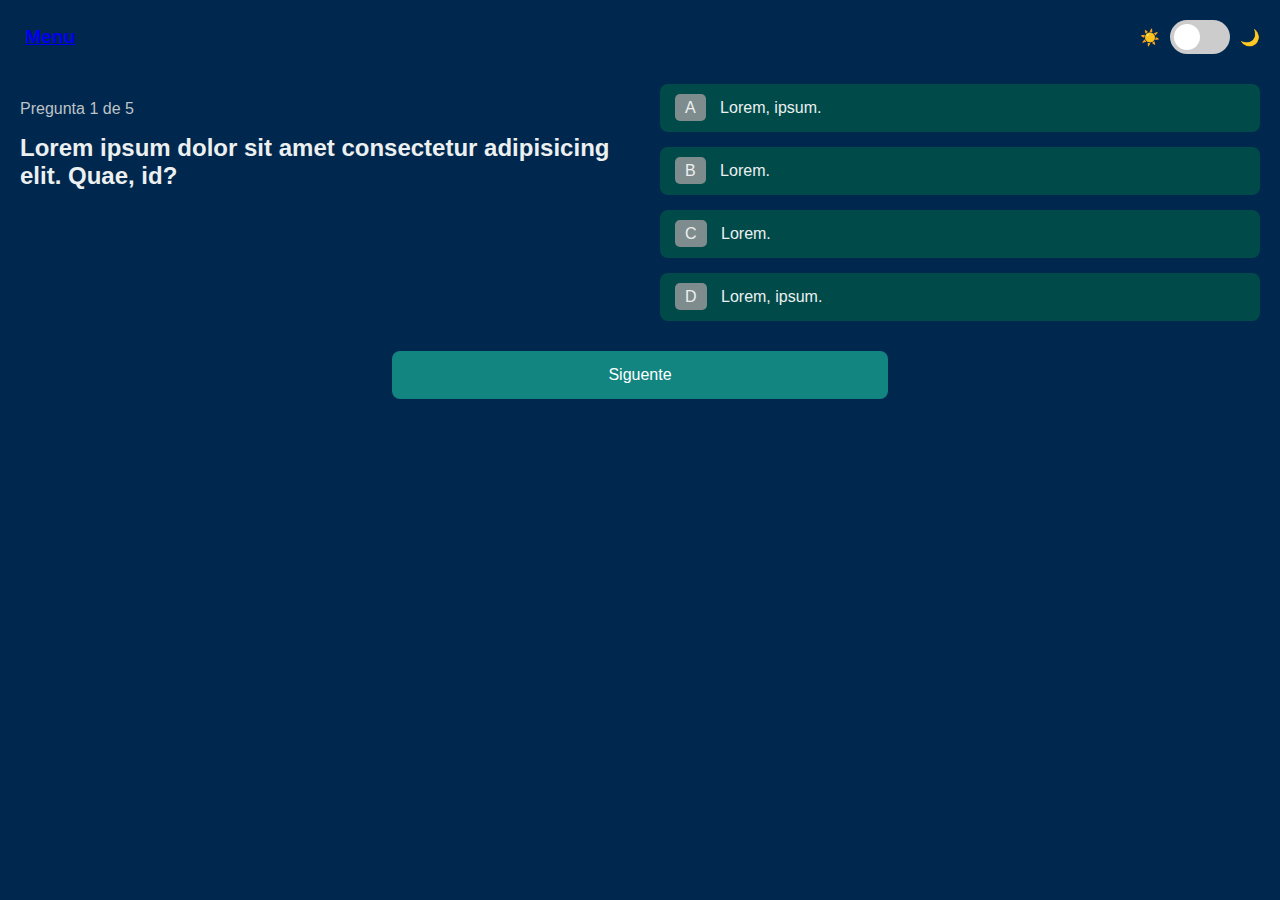
==== page1.html @ 7ae977e5 "Página de preguntas 1.1" ====
<!DOCTYPE html>
<html lang="en">
<head>
    <meta charset="UTF-8">
    <meta name="viewport" content="width=device-width, initial-scale=1.0">
    <title>Pregunta 1</title>
    <link rel="stylesheet" href="style.css">
</head>
<body>
    <div class="quiz-container">
        <!-- modo oscuro y claro -->
        <header>
            <div class="logo">
                <img src="#" alt="">
                <a href="index.html">Menu</a>
            </div>
            <div class="theme-toggle">
                <span class="light">☀️</span>
                <label class="switch">
                    <input type="checkbox">
                    <span class="slider round"></span>
                </label>
                <span class="dark">🌙</span>
            </div>
        </header>
        <!-- Comienza quizz-->
        <main>
            <div class="quiz-content">
                <div class="question-section">
                    <p class="question-number">Pregunta 1 de 5</p>
                    <h1>Lorem ipsum dolor sit amet consectetur adipisicing elit. Quae, id?</h1>
                </div>
                
                <div class="options-section">
                    <div class="options">
                        <button class="option">
                            <span class="option-letter">A</span>
                            Lorem, ipsum.
                        </button>
                        <button class="option">
                            <span class="option-letter">B</span>
                            Lorem.
                        </button>
                        <button class="option">
                            <span class="option-letter">C</span>
                            Lorem.
                        </button>
                        <button class="option">
                            <span class="option-letter">D</span>
                            Lorem, ipsum.
                        </button>
                    </div>
                </div>
            </div>
            <div class="siguente-btn-container">
                <button class="siguente-btn">Siguente</button>
            </div>
            
        </main>
    </div>
</body>
</html>
---- style.css ----
body {
    font-family: Arial, sans-serif;
    background-color: #00274D;
    color: #ecf0f1;
    margin: 0;
    padding: 20px;
}

.quiz-container {
    margin: 0 auto;
}

header {
    display: flex;
    justify-content: space-between;
    align-items: center;
    margin-bottom: 30px;
}

.logo {
    font-size: 1.2em;
    font-weight: bold;
}

.icon {
    background-color: #9b59b6;
    padding: 5px;
    border-radius: 8px;
    margin-right: 10px;
}

.theme-toggle {
    display: flex;
    align-items: center;
}

.switch {
    position: relative;
    display: inline-block;
    width: 60px;
    height: 34px;
    margin: 0 10px;
}

.switch input {
    opacity: 0;
    width: 0;
    height: 0;
}

.slider {
    position: absolute;
    cursor: pointer;
    top: 0;
    left: 0;
    right: 0;
    bottom: 0;
    background-color: #ccc;
    transition: .4s;
    border-radius: 34px;
}

.slider:before {
    position: absolute;
    content: "";
    height: 26px;
    width: 26px;
    left: 4px;
    bottom: 4px;
    background-color: white;
    transition: .4s;
    border-radius: 50%;
}


.quiz-content {
    display: flex;
    justify-content: space-between;
    gap: 40px;
    margin-bottom: 30px;
}

.question-section {
    flex: 1;
}

.options-section {
    flex: 1;
}

.question-number {
    color: #bdc3c7;
    margin-bottom: 10px;
}

h1 {
    font-size: 1.5em;
    margin-bottom: 30px;
}

.options {
    display: grid;
    gap: 15px;
}

.option {
    background-color: #004B49;
    border: none;
    padding: 15px;
    border-radius: 8px;
    text-align: left;
    font-size: 1em;
    color: #ecf0f1;
    cursor: pointer;
    transition: background-color 0.3s;
}

.option:hover {
    background-color: #00635e;
}

.option-letter {
    background-color: #7f8c8d;
    padding: 5px 10px;
    border-radius: 5px;
    margin-right: 10px;
}

.siguente-btn-container {
    display: flex;
    justify-content: center;
    width: 100%;
    margin-top: 30px;
}

.siguente-btn {
    background-color: #138581;
    color: white;
    border: none;
    padding: 15px;
    width: 40%;
    border-radius: 8px;
    font-size: 1em;
    cursor: pointer;
    transition: background-color 0.3s;
    justify-content: center;
}

.siguente-btn:hover {
    background-color: #004B49;
}
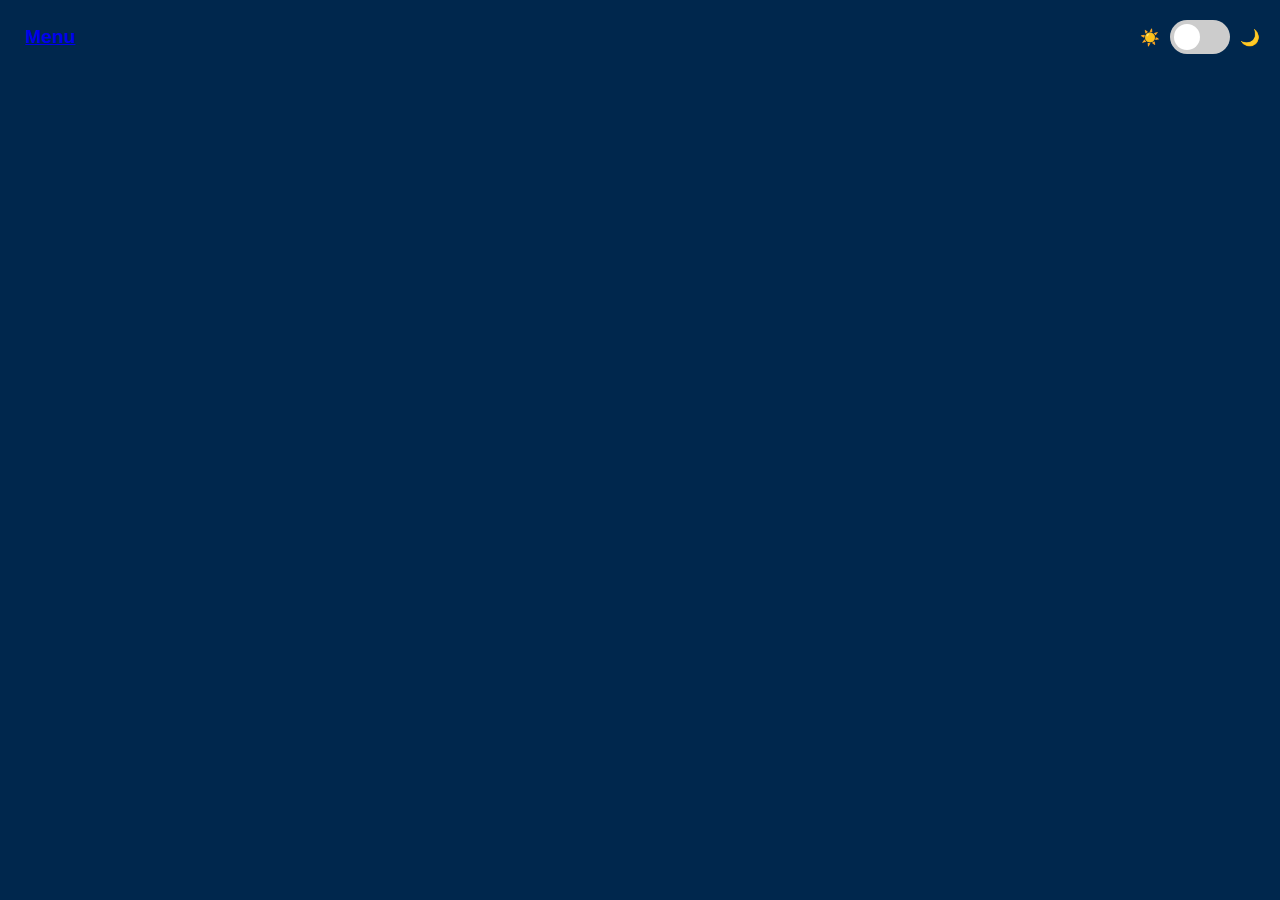
==== commit 2827eca5: "iterar preguntas" ====
--- a/page1.html
+++ b/page1.html
@@ -25,38 +25,9 @@
         </header>
         <!-- Comienza quizz-->
         <main>
-            <div class="quiz-content">
-                <div class="question-section">
-                    <p class="question-number">Pregunta 1 de 5</p>
-                    <h1>Lorem ipsum dolor sit amet consectetur adipisicing elit. Quae, id?</h1>
-                </div>
-                
-                <div class="options-section">
-                    <div class="options">
-                        <button class="option">
-                            <span class="option-letter">A</span>
-                            Lorem, ipsum.
-                        </button>
-                        <button class="option">
-                            <span class="option-letter">B</span>
-                            Lorem.
-                        </button>
-                        <button class="option">
-                            <span class="option-letter">C</span>
-                            Lorem.
-                        </button>
-                        <button class="option">
-                            <span class="option-letter">D</span>
-                            Lorem, ipsum.
-                        </button>
-                    </div>
-                </div>
-            </div>
-            <div class="siguente-btn-container">
-                <button class="siguente-btn">Siguente</button>
-            </div>
             
         </main>
+        <script src="./js/javascript.js"></script>
     </div>
 </body>
 </html>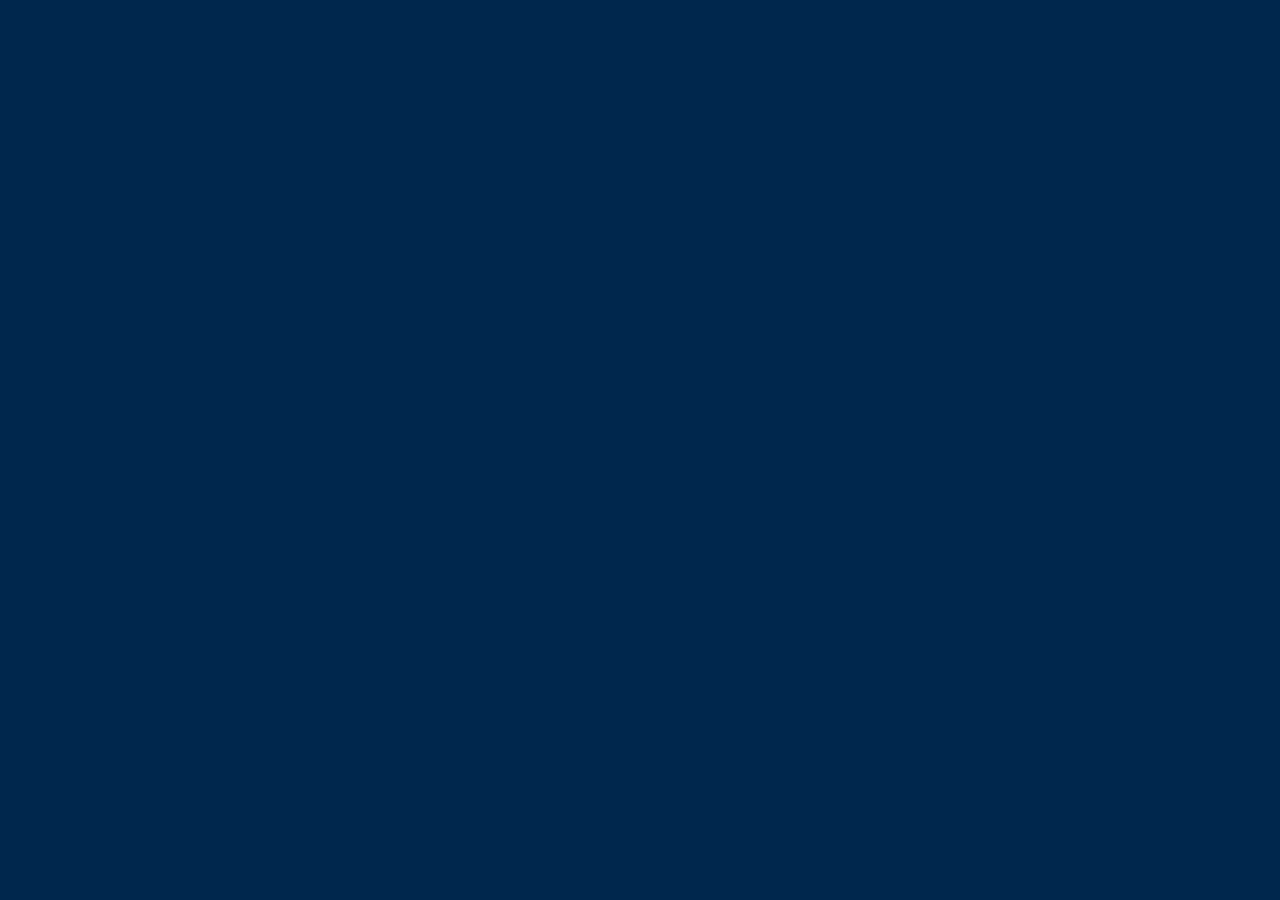
==== commit c2b38f06: "Eliminé modo de HTML" ====
--- a/page1.html
+++ b/page1.html
@@ -1,33 +1,21 @@
 <!DOCTYPE html>
 <html lang="en">
+
 <head>
     <meta charset="UTF-8">
     <meta name="viewport" content="width=device-width, initial-scale=1.0">
     <title>Pregunta 1</title>
     <link rel="stylesheet" href="style.css">
 </head>
+
 <body>
     <div class="quiz-container">
-        <!-- modo oscuro y claro -->
-        <header>
-            <div class="logo">
-                <img src="#" alt="">
-                <a href="index.html">Menu</a>
-            </div>
-            <div class="theme-toggle">
-                <span class="light">☀️</span>
-                <label class="switch">
-                    <input type="checkbox">
-                    <span class="slider round"></span>
-                </label>
-                <span class="dark">🌙</span>
-            </div>
-        </header>
         <!-- Comienza quizz-->
         <main>
-            
+
         </main>
         <script src="./js/javascript.js"></script>
     </div>
 </body>
+
 </html>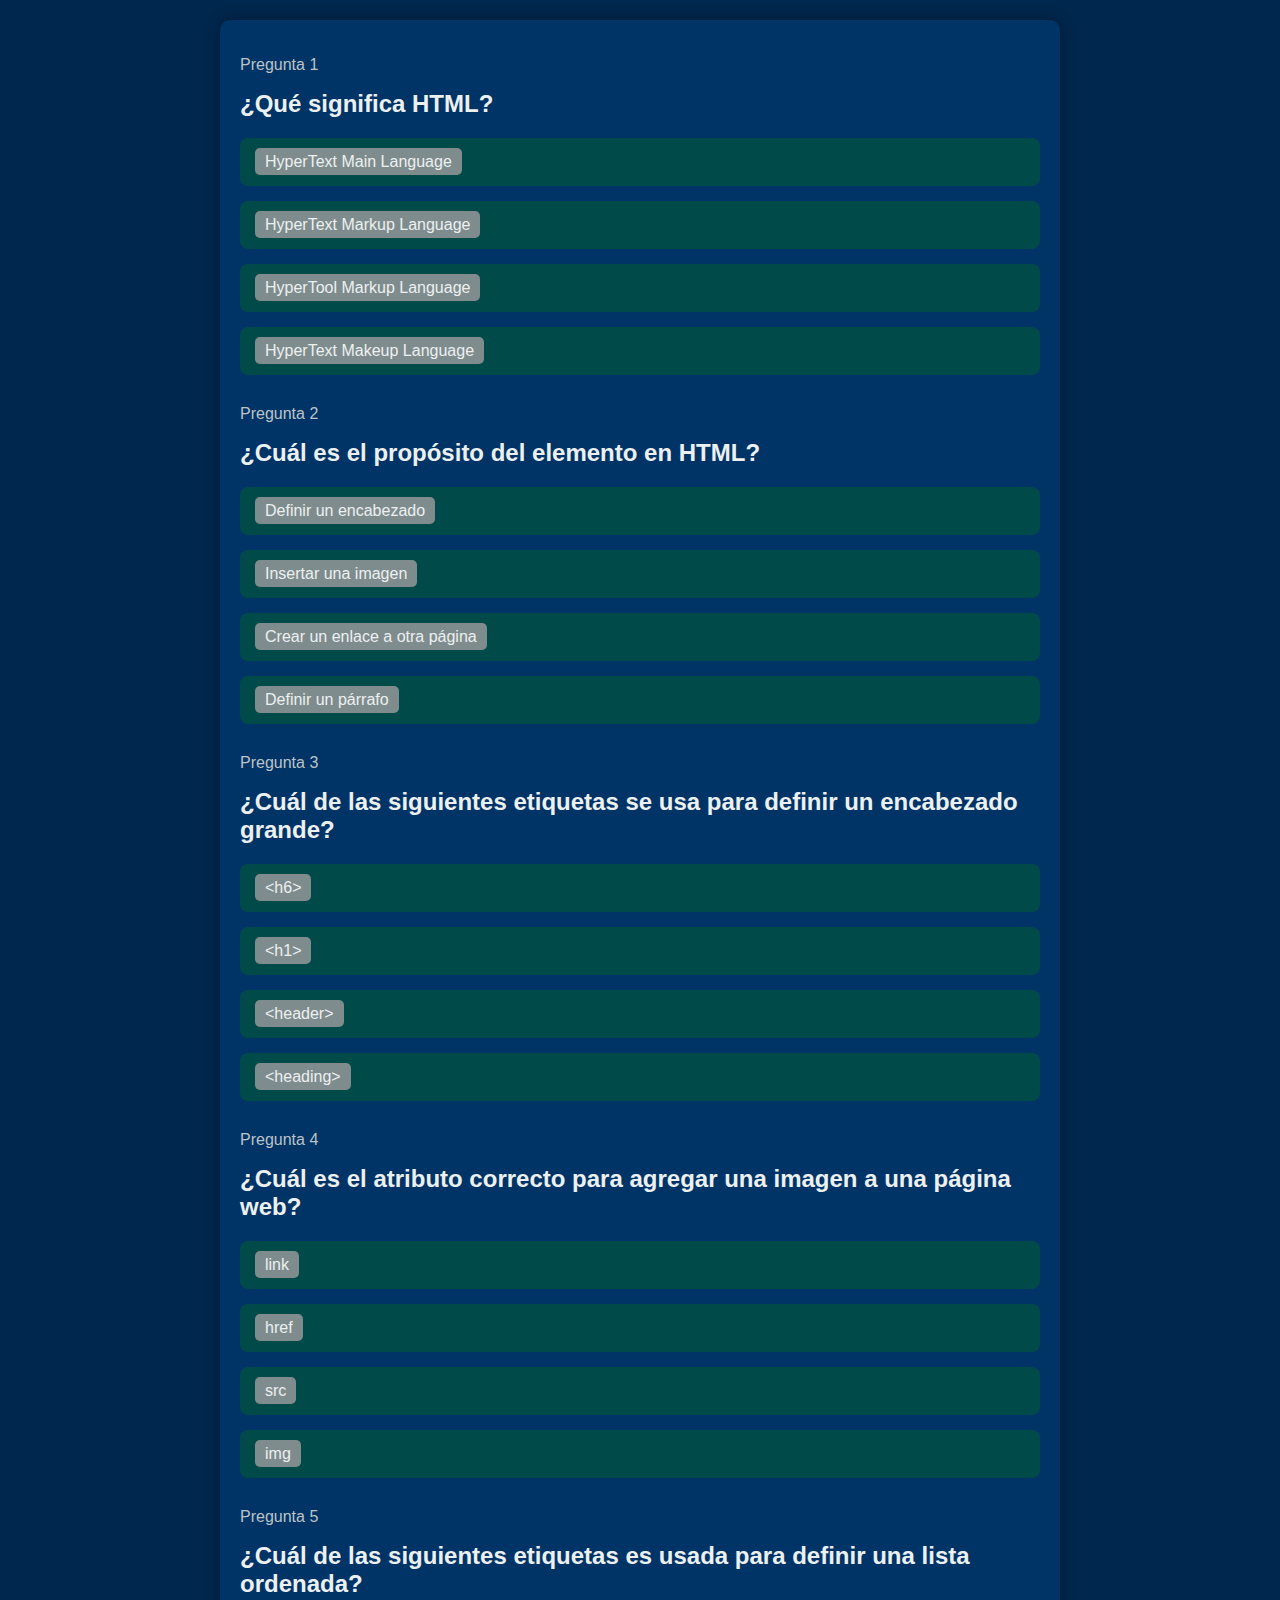
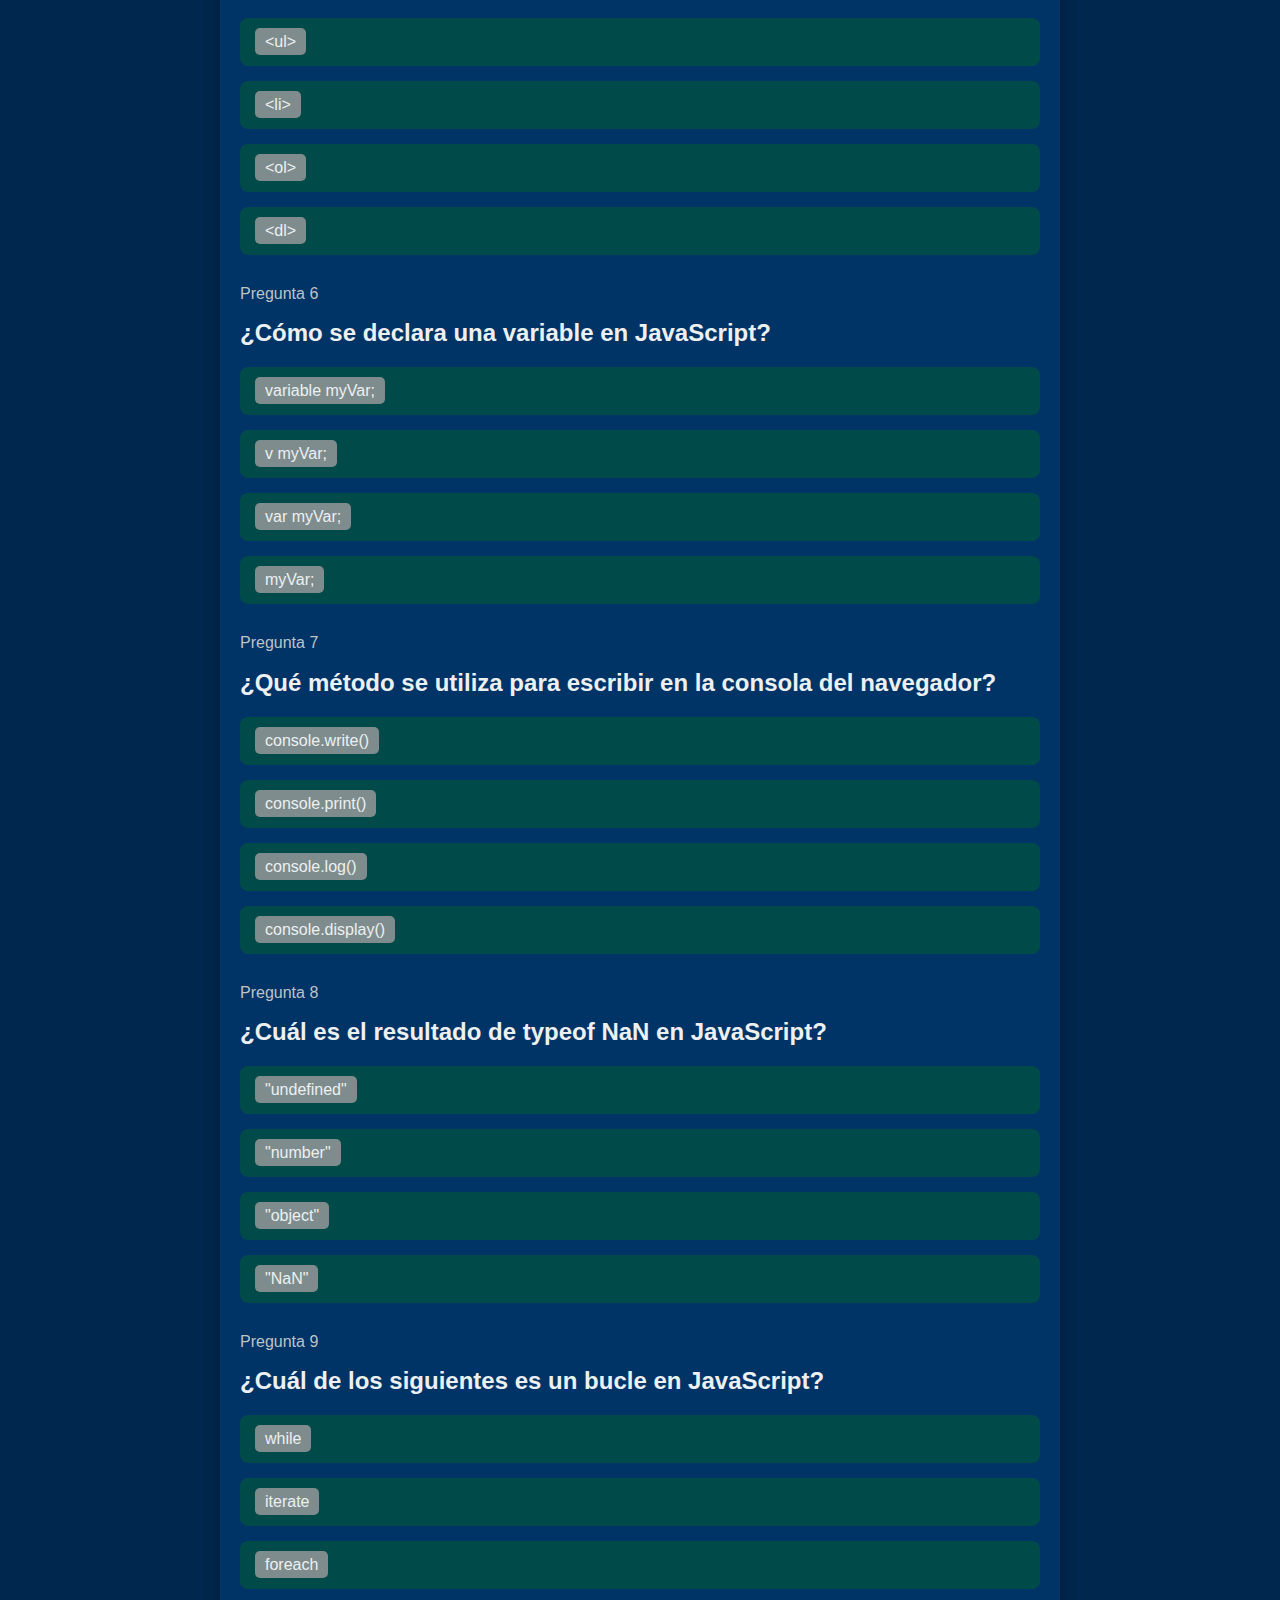
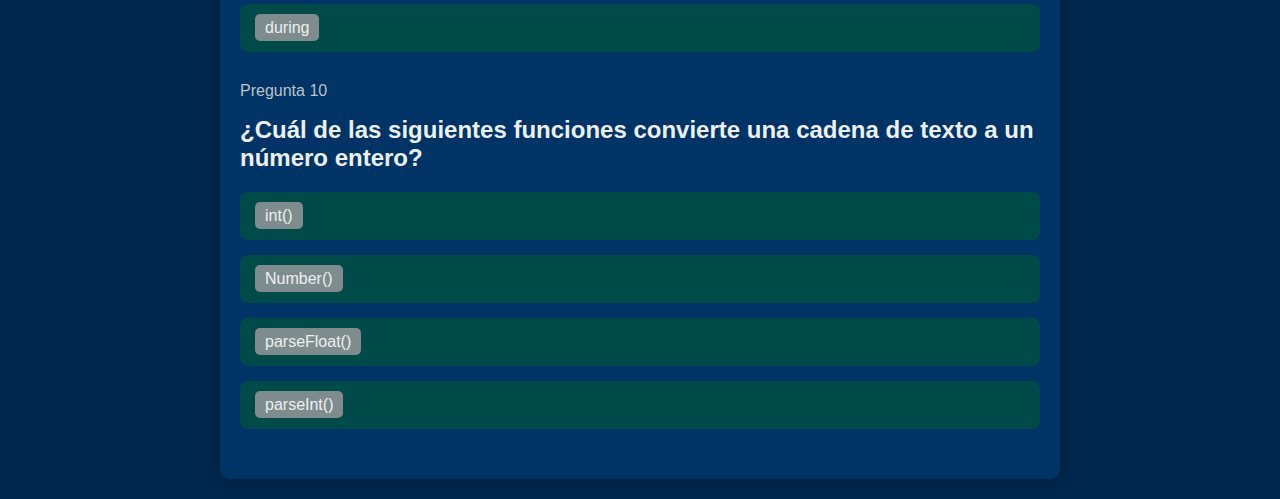
==== commit 236f1e74: "JS,page1,style para iterar preguntas" ====
--- a/page1.html
+++ b/page1.html
@@ -7,12 +7,10 @@
     <title>Pregunta 1</title>
     <link rel="stylesheet" href="style.css">
 </head>
-
 <body>
     <div class="quiz-container">
         <!-- Comienza quizz-->
         <main>
-
         </main>
         <script src="./js/javascript.js"></script>
     </div>
--- a/style.css
+++ b/style.css
@@ -7,7 +7,12 @@
 }
 
 .quiz-container {
+    max-width: 800px;
     margin: 0 auto;
+    padding: 20px;
+    background-color: #003366;
+    border-radius: 10px;
+    box-shadow: 0px 0px 15px rgba(0, 0, 0, 0.3);
 }
 
 header {
@@ -18,8 +23,9 @@
 }
 
 .logo {
-    font-size: 1.2em;
+    font-size: 1.5em;
     font-weight: bold;
+    color: #ecf0f1;
 }
 
 .icon {
@@ -72,20 +78,13 @@
     border-radius: 50%;
 }
 
-
+/* Quiz Content */
 .quiz-content {
-    display: flex;
-    justify-content: space-between;
-    gap: 40px;
     margin-bottom: 30px;
 }
 
 .question-section {
-    flex: 1;
-}
-
-.options-section {
-    flex: 1;
+    margin-bottom: 20px;
 }
 
 .question-number {
@@ -95,7 +94,7 @@
 
 h1 {
     font-size: 1.5em;
-    margin-bottom: 30px;
+    margin-bottom: 20px;
 }
 
 .options {
@@ -112,11 +111,12 @@
     font-size: 1em;
     color: #ecf0f1;
     cursor: pointer;
-    transition: background-color 0.3s;
+    transition: background-color 0.3s, transform 0.3s;
 }
 
 .option:hover {
     background-color: #00635e;
+    transform: scale(1.05);
 }
 
 .option-letter {
@@ -126,14 +126,15 @@
     margin-right: 10px;
 }
 
-.siguente-btn-container {
+/* Botón Siguiente */
+.siguiente-btn-container {
     display: flex;
     justify-content: center;
     width: 100%;
     margin-top: 30px;
 }
 
-.siguente-btn {
+.siguiente-btn {
     background-color: #138581;
     color: white;
     border: none;
@@ -142,10 +143,10 @@
     border-radius: 8px;
     font-size: 1em;
     cursor: pointer;
-    transition: background-color 0.3s;
-    justify-content: center;
+    transition: background-color 0.3s, transform 0.3s;
 }
 
-.siguente-btn:hover {
+.siguiente-btn:hover {
     background-color: #004B49;
-}+    transform: scale(1.05);
+}
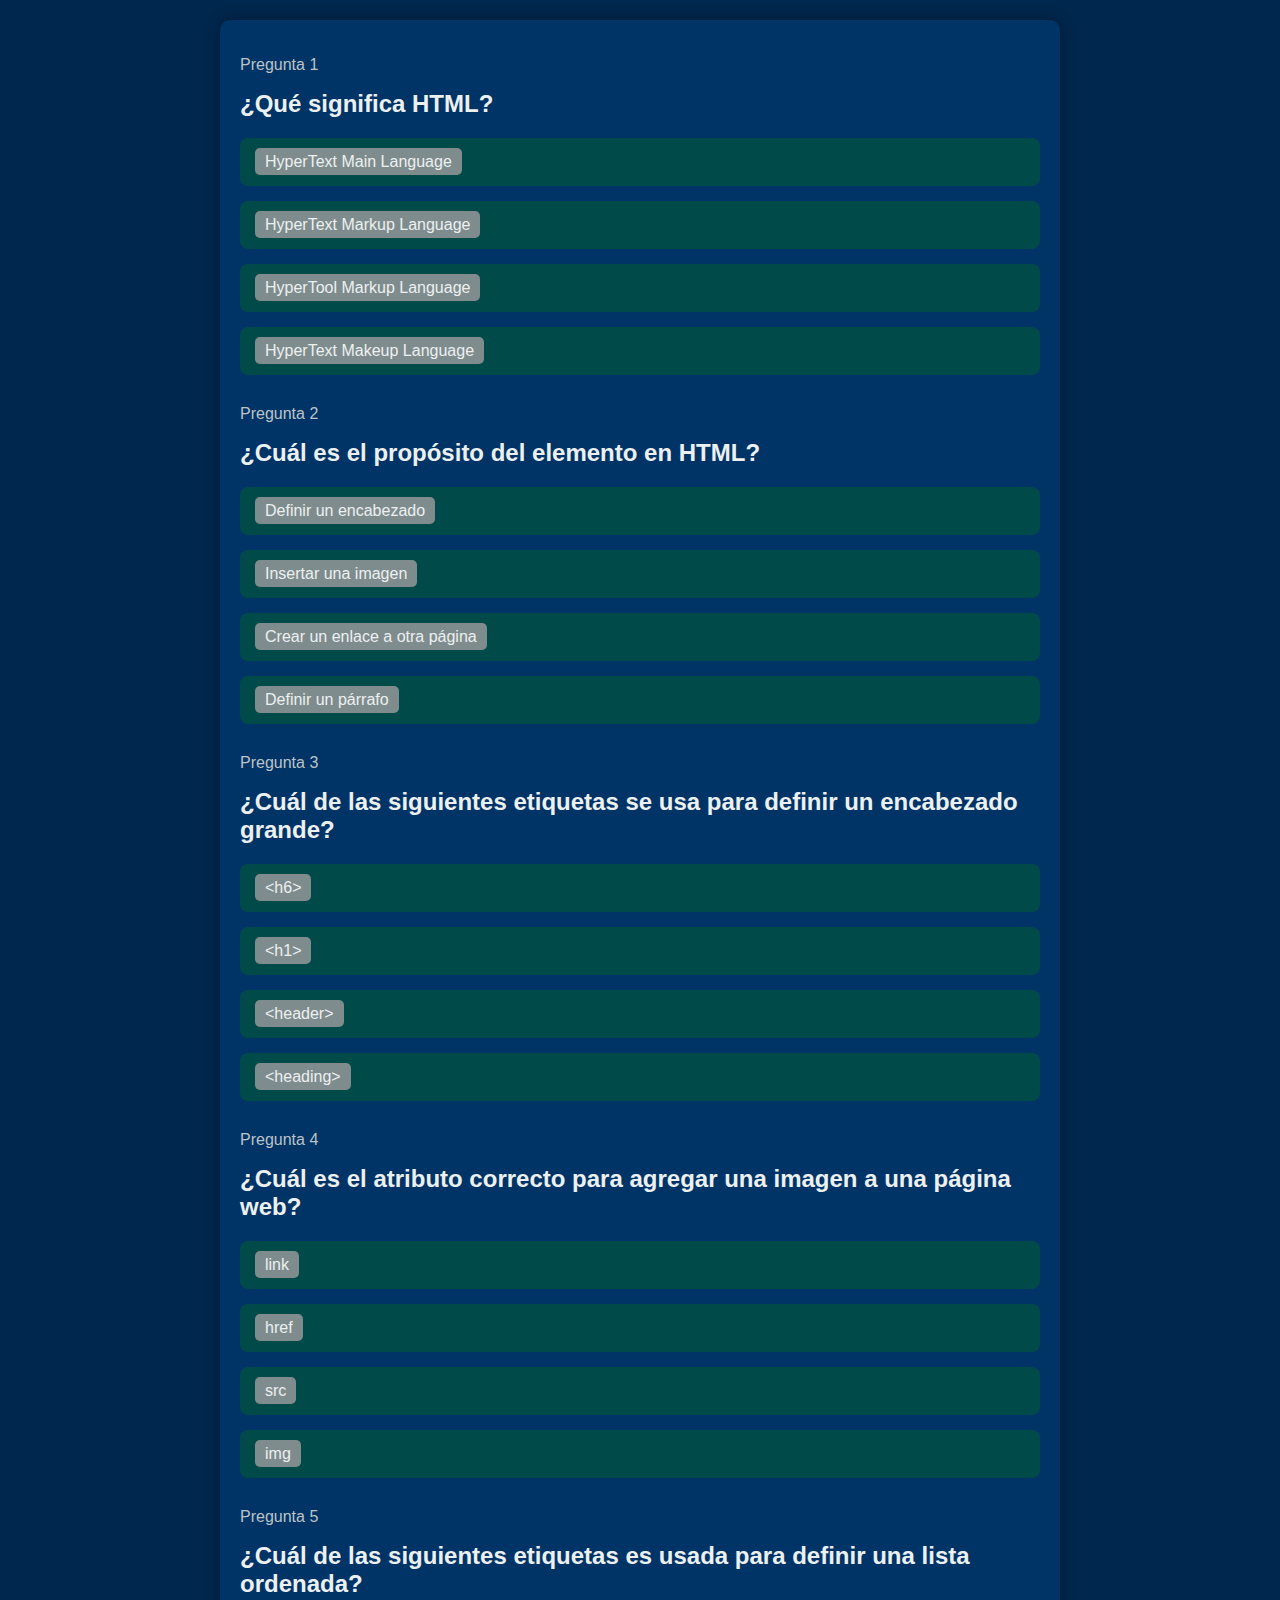
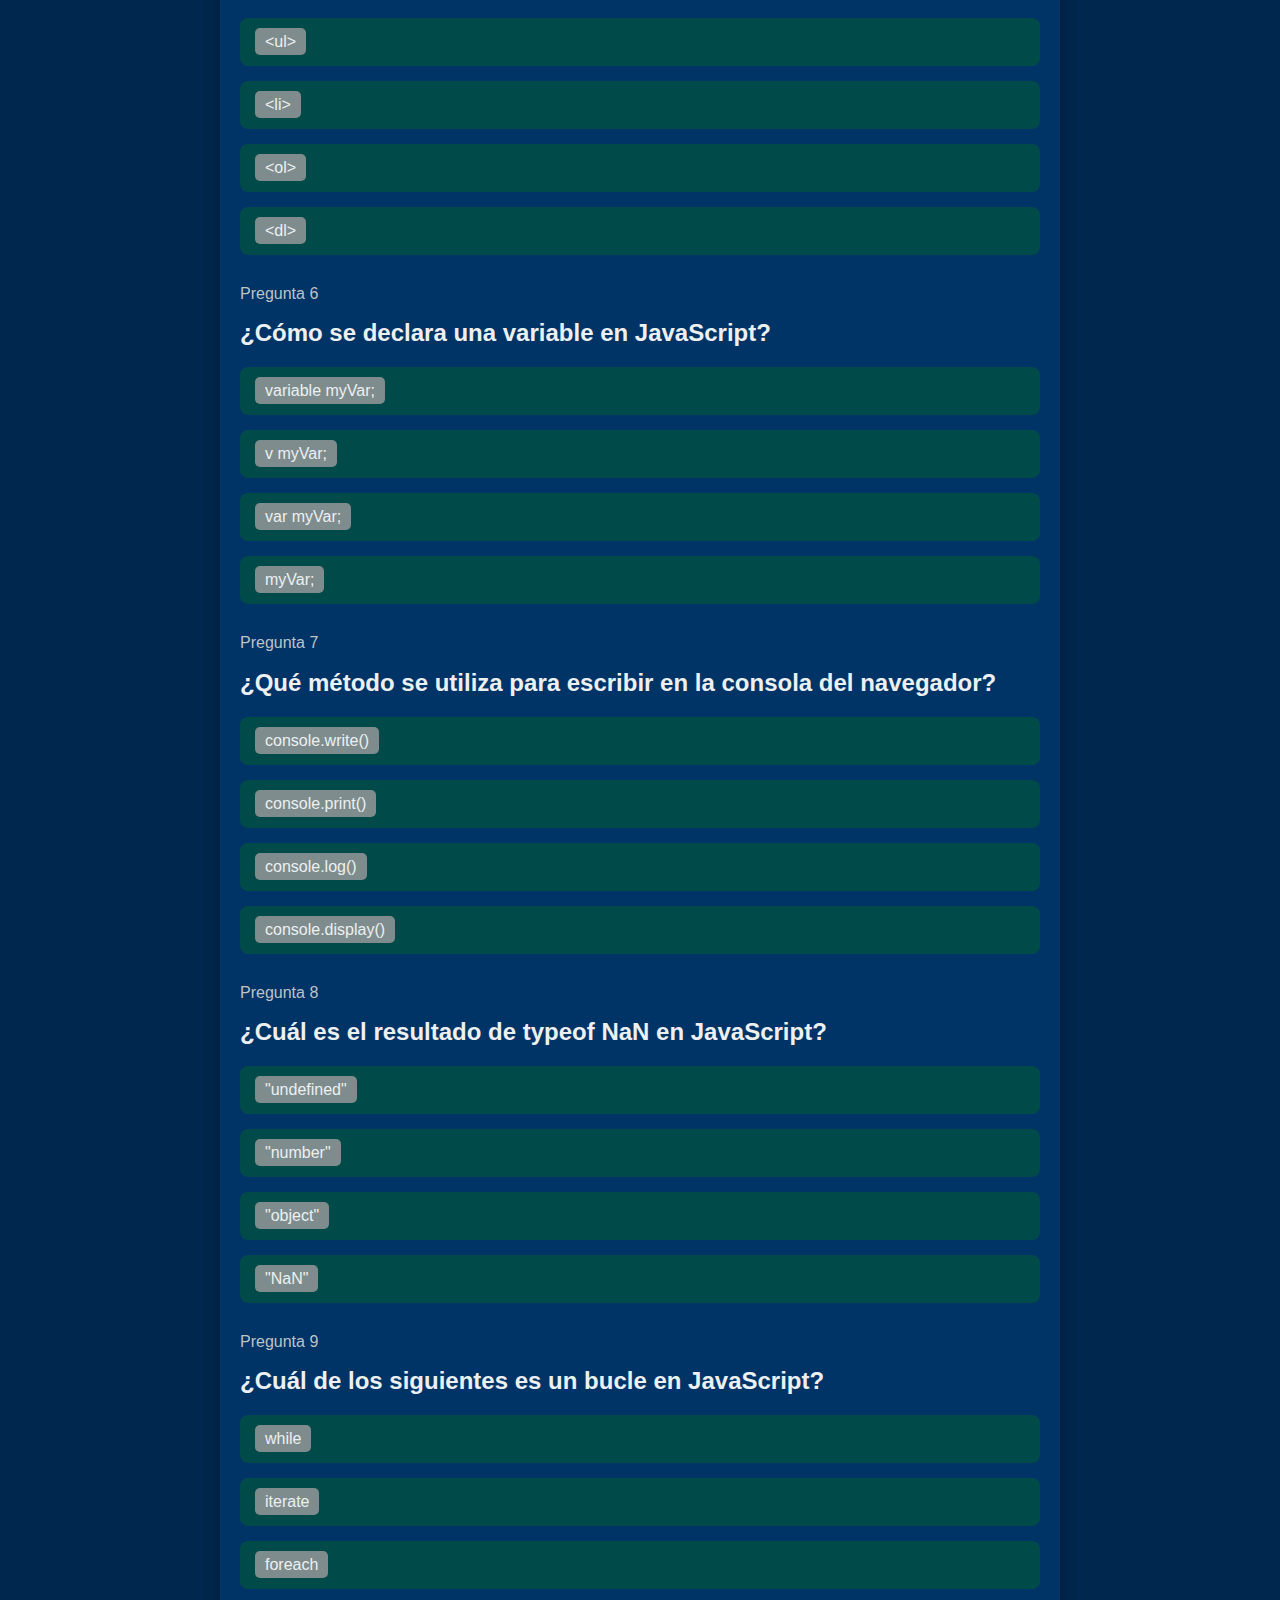
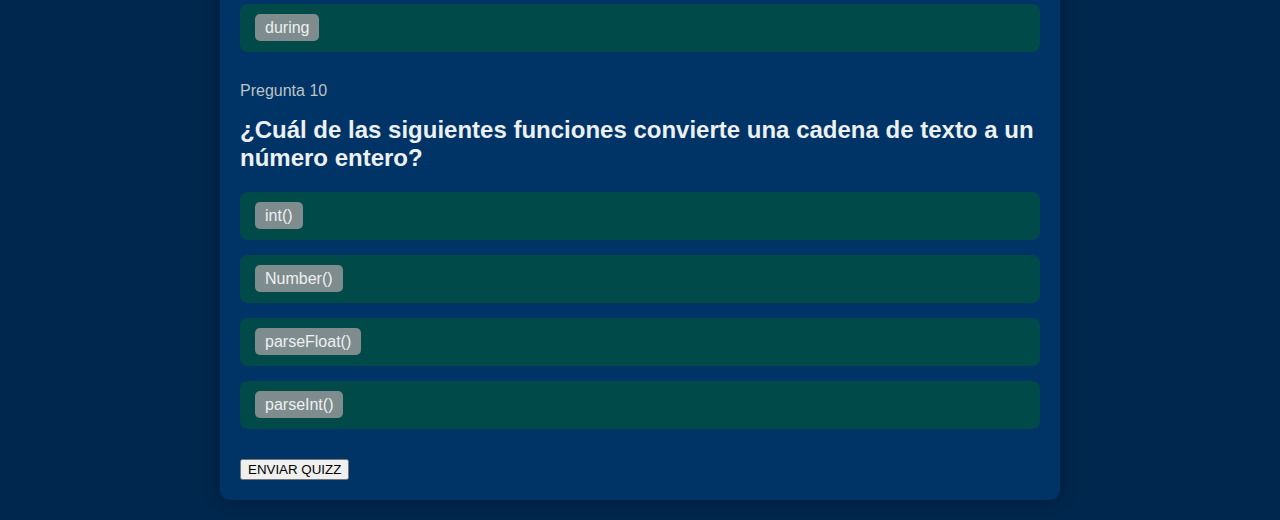
==== commit 31d2ce43: "agregando seccion de resultados" ====
--- a/page1.html
+++ b/page1.html
@@ -4,16 +4,25 @@
 <head>
     <meta charset="UTF-8">
     <meta name="viewport" content="width=device-width, initial-scale=1.0">
-    <title>Pregunta 1</title>
+    <title>Quiz</title>
     <link rel="stylesheet" href="style.css">
 </head>
+
 <body>
     <div class="quiz-container">
         <!-- Comienza quizz-->
-        <main>
-        </main>
-        <script src="./js/javascript.js"></script>
+        <main></main>
+        <!-- chicos les agregue esta parte acá(este div) para que muestre los resultados al finalizar -->
+        <div id="resultados" style="display: none;">
+            <p id="Puntos"></p>
+            <p id="info"></p>
+            <button id="reiniciar-test">REINICIAR QUIZZ</button> <!--Este boton de acá es el que aparecera al final, es decir cuándo ya nos muestre el total de puntos que tengamos-->
+        </div>
+        <!--Y este botón de acá es el que sale al final de la última pregunta, le damos enviar para que nos muestre el resultado-->
+        <button id="enviar-test">ENVIAR QUIZZ</button>
     </div>
+
+    <script src="./js/javascript.js"></script>
 </body>
 
 </html>